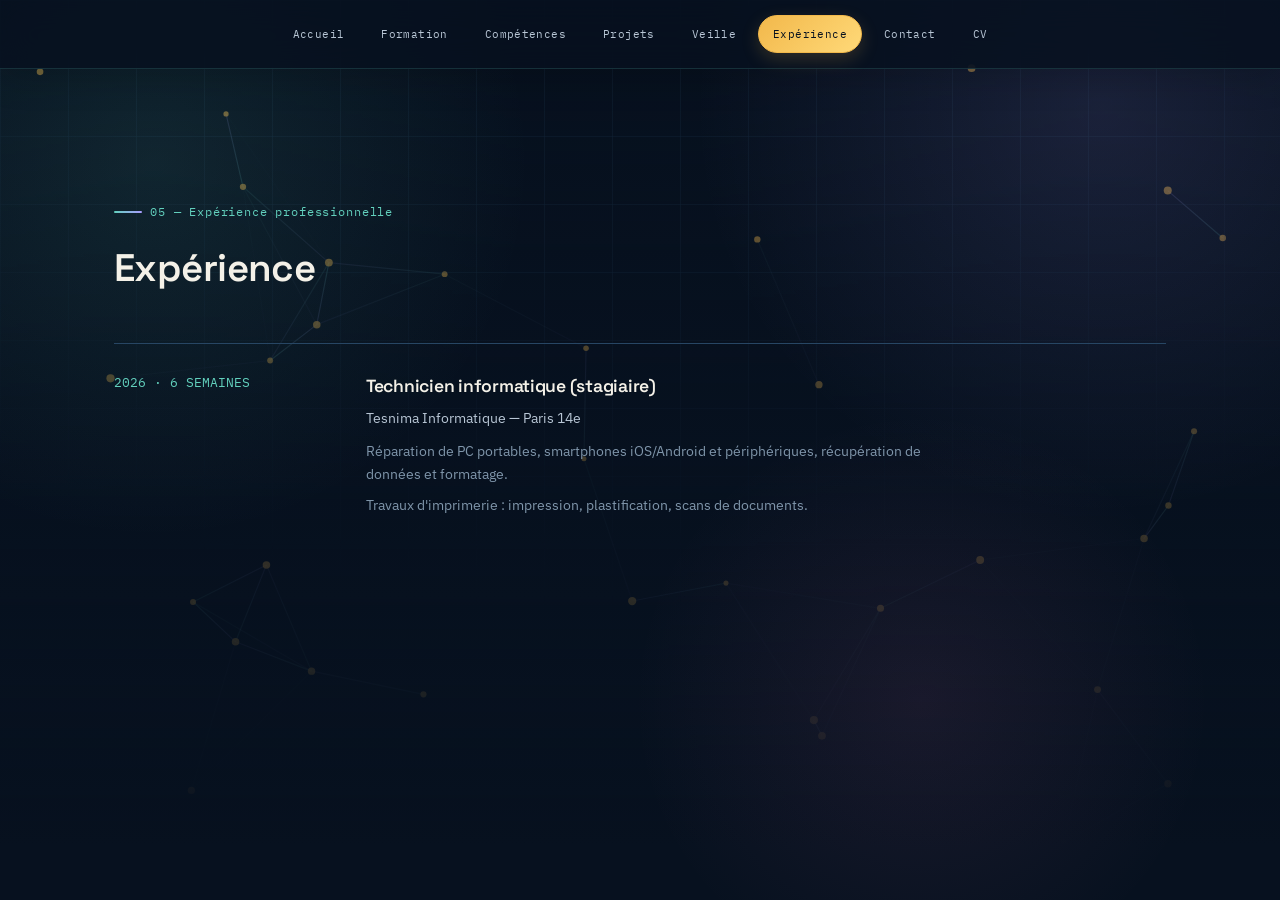
==== experience.html @ 7e49a208 "Add files via upload" ====
<!DOCTYPE html>
<html lang="fr">
<head>
<meta charset="UTF-8">
<meta name="viewport" content="width=device-width, initial-scale=1.0">
<title>Expérience — Youssef Meftah</title>
<link rel="preconnect" href="https://fonts.googleapis.com">
<link rel="preconnect" href="https://fonts.gstatic.com" crossorigin>
<link href="https://fonts.googleapis.com/css2?family=Space+Grotesk:wght@400;500;600;700&family=IBM+Plex+Sans:wght@400;500;600&family=IBM+Plex+Mono:wght@400;500&display=swap" rel="stylesheet">
<link rel="stylesheet" href="style.css">
</head>
<body>

<canvas id="netCanvas"></canvas>
<div class="bg-grid"></div>
<div class="bg-vignette"></div>

<nav class="rail">
  <div class="rail-nav">
    <a class="rail-dot" data-page="index.html" href="index.html"><span class="rail-label">Accueil</span></a>
    <a class="rail-dot" data-page="formation.html" href="formation.html"><span class="rail-label">Formation</span></a>
    <a class="rail-dot" data-page="competences.html" href="competences.html"><span class="rail-label">Compétences</span></a>
    <a class="rail-dot" data-page="projet.html" href="projet.html"><span class="rail-label">Projets</span></a>
    <a class="rail-dot" data-page="veille.html" href="veille.html"><span class="rail-label">Veille</span></a>
    <a class="rail-dot active" data-page="experience.html" href="experience.html"><span class="rail-label">Expérience</span></a>
    <a class="rail-dot" data-page="contact.html" href="contact.html"><span class="rail-label">Contact</span></a>
    <a class="rail-dot" href="cv.html"><span class="rail-label">CV</span></a>
  </div>
</nav>

<div class="topbar">
  <span class="display">YM</span>
  <nav>
    <a href="index.html">Accueil</a>
    <a href="formation.html">Formation</a>
    <a href="competences.html">Compétences</a>
    <a href="projet.html">Projet</a>
    <a href="veille.html">Veille</a>
    <a class="active" href="experience.html">Expérience</a>
    <a href="contact.html">Contact</a>
  </nav>
</div>

<main>
  <section id="experience">
    <div class="section-tag">05 — Expérience professionnelle</div>
    <h2 style="font-size:clamp(1.8rem,3vw,2.6rem)">Expérience</h2>

    <div class="exp-item">
      <div class="exp-when mono">2026 · 6 SEMAINES</div>
      <div class="exp-content">
        <h3>Technicien informatique (stagiaire)</h3>
        <div class="role">Tesnima Informatique — Paris 14e</div>
        <p>Réparation de PC portables, smartphones iOS/Android et périphériques, récupération de données et formatage.</p>
        <p>Travaux d'imprimerie : impression, plastification, scans de documents.</p>
      </div>
    </div>
  </section>

  
</main>

<script src="script.js"></script>
</body>
</html>
---- style.css ----
:root{
  --ink:#07111f;
  --ink-2:#0b1a2d;
  --panel:#10253d;
  --panel-2:#0d2035;
  --line:#274664;
  --line-soft:#1b3550;
  --paper:#f4f1e8;
  --paper-dim:#b8c6d5;
  --paper-faint:#7f95aa;
  --amber:#f2b84b;
  --teal:#62d0bd;
  --violet:#a99cff;
  --pink:#ef7fc2;
  --blue:#6eb7ff;
  --max:1180px;
}

*{margin:0;padding:0;box-sizing:border-box;}
html{scroll-behavior:smooth;}
body{
  background:var(--ink);
  color:var(--paper);
  font-family:'IBM Plex Sans',sans-serif;
  font-size:16px;line-height:1.65;
  -webkit-font-smoothing:antialiased;overflow-x:hidden;
}
h1,h2,h3,.display{font-family:'Space Grotesk',sans-serif;font-weight:600;letter-spacing:-.015em;color:var(--paper);}
.mono{font-family:'IBM Plex Mono',monospace;} a{color:inherit;text-decoration:none;}

.bg-grid{position:fixed;inset:0;z-index:0;background-image:linear-gradient(rgba(39,70,100,.45) 1px,transparent 1px),linear-gradient(90deg,rgba(39,70,100,.45) 1px,transparent 1px);background-size:68px 68px;opacity:.42;mask-image:radial-gradient(ellipse 90% 75% at 50% 0%,black 45%,transparent 92%);-webkit-mask-image:radial-gradient(ellipse 90% 75% at 50% 0%,black 45%,transparent 92%);}
#netCanvas{position:fixed;inset:0;z-index:0;width:100%;height:100%;opacity:.72;}
.bg-vignette{position:fixed;inset:0;z-index:0;background:radial-gradient(circle at 12% 18%,rgba(98,208,189,.11),transparent 28%),radial-gradient(circle at 86% 12%,rgba(169,156,255,.12),transparent 30%),radial-gradient(circle at 72% 78%,rgba(239,127,194,.08),transparent 25%),linear-gradient(180deg,transparent 0%,var(--ink) 94%);pointer-events:none;}

/* navigation */
.rail{position:fixed;top:0;left:0;right:0;width:auto;height:auto;display:flex;align-items:center;justify-content:center;padding:15px 24px;border-right:0;border-bottom:1px solid rgba(98,208,189,.16);z-index:20;background:rgba(7,17,31,.82);backdrop-filter:blur(16px);box-shadow:0 8px 35px rgba(0,0,0,.18);}
.rail-mark,.rail-foot{display:none;}
.rail-nav{display:flex;align-items:center;justify-content:center;gap:7px;flex-wrap:wrap;}
.rail-dot{position:relative;width:auto;height:auto;border:1px solid transparent;border-radius:999px;background:transparent;cursor:pointer;transition:background .25s,border-color .25s,color .25s,transform .25s;padding:9px 14px;color:var(--paper-dim);font-family:'IBM Plex Mono',monospace;font-size:11px;letter-spacing:.035em;}
.rail-dot .rail-label{position:static;transform:none;opacity:1;pointer-events:auto;color:inherit;font:inherit;}
.rail-dot:hover{color:var(--paper);border-color:var(--line);background:rgba(98,208,189,.07);transform:translateY(-1px);}
.rail-dot.active{color:var(--ink);background:linear-gradient(135deg,var(--amber),#ffd978);border-color:var(--amber);transform:none;box-shadow:0 6px 18px rgba(242,184,75,.18);}
.topbar{display:none;}

main{flex:1;margin-left:0;width:100%;padding-top:82px;position:relative;z-index:1;}
section{position:relative;padding:120px 64px;max-width:var(--max);margin:0 auto;}
.section-tag{font-family:'IBM Plex Mono',monospace;font-size:12px;color:var(--teal);letter-spacing:.07em;margin-bottom:14px;display:flex;align-items:center;gap:8px;}
.section-tag::before{content:"";width:28px;height:2px;background:linear-gradient(90deg,var(--teal),var(--violet));border-radius:2px;}

#accueil{min-height:calc(100vh - 82px);display:flex;flex-direction:column;justify-content:center;padding-top:70px;padding-bottom:70px;}
.hero-eyebrow{font-family:'IBM Plex Mono',monospace;font-size:13px;color:var(--paper-dim);margin-bottom:22px;opacity:0;animation:riseIn .7s ease forwards .1s;}
.hero-title{font-size:clamp(3.2rem,8vw,6.8rem);line-height:.94;font-weight:700;opacity:0;animation:riseIn .8s ease forwards .25s;background:linear-gradient(105deg,var(--paper) 18%,var(--amber) 52%,var(--pink) 76%,var(--teal) 100%);-webkit-background-clip:text;background-clip:text;-webkit-text-fill-color:transparent;color:var(--paper);}
.hero-role{font-size:clamp(1.1rem,2vw,1.5rem);color:var(--paper-dim);font-weight:400;margin-top:20px;max-width:720px;opacity:0;animation:riseIn .8s ease forwards .4s;}
@keyframes riseIn{from{opacity:0;transform:translateY(16px)}to{opacity:1;transform:translateY(0)}}
.status-panel{margin-top:52px;display:grid;grid-template-columns:repeat(4,minmax(140px,1fr));max-width:900px;border:1px solid var(--line);border-radius:18px;overflow:hidden;background:linear-gradient(135deg,rgba(16,37,61,.74),rgba(13,32,53,.55));box-shadow:0 18px 50px rgba(0,0,0,.16);opacity:0;animation:riseIn .8s ease forwards .6s;}
.status-item{padding:20px 22px;border-right:1px solid var(--line);}.status-item:last-child{border-right:none;}
.status-label{font-family:'IBM Plex Mono',monospace;font-size:10.5px;letter-spacing:.08em;color:var(--paper-faint);margin-bottom:8px;}
.status-value{font-size:14.5px;color:var(--paper);font-weight:500;display:flex;align-items:center;gap:7px;}.led{width:7px;height:7px;border-radius:50%;background:var(--teal);box-shadow:0 0 10px var(--teal);animation:pulse 2.4s ease-in-out infinite;flex-shrink:0;}@keyframes pulse{0%,100%{opacity:1}50%{opacity:.35}}

.timeline{margin-top:50px;display:flex;flex-direction:column}.timeline-item{display:grid;grid-template-columns:110px 30px 1fr;gap:0 24px;padding-bottom:44px;position:relative}.timeline-item:last-child{padding-bottom:0}.timeline-years{font-family:'IBM Plex Mono',monospace;font-size:13px;color:var(--teal);padding-top:2px}.timeline-rail{display:flex;flex-direction:column;align-items:center}.timeline-node{width:12px;height:12px;border:2px solid var(--amber);background:var(--ink);border-radius:50%;flex-shrink:0;margin-top:2px;box-shadow:0 0 14px rgba(242,184,75,.25)}.timeline-node.violet{border-color:var(--violet)}.timeline-line{width:1px;flex:1;background:linear-gradient(var(--line),rgba(39,70,100,.1));margin-top:6px}.timeline-item:last-child .timeline-line{display:none}.timeline-content h3{font-size:1.15rem;margin-bottom:6px}.timeline-content .school{color:var(--paper-dim);font-size:14px;margin-bottom:10px}.timeline-content p{color:var(--paper-faint);font-size:14.5px;max-width:560px}.status-chip{display:inline-block;margin-top:12px;font-family:'IBM Plex Mono',monospace;font-size:10.5px;letter-spacing:.05em;padding:5px 11px;border:1px solid var(--line);border-radius:999px;color:var(--paper-dim);}

.skills-grid{margin-top:50px;display:grid;grid-template-columns:repeat(2,1fr);border-top:1px solid var(--line);border-left:1px solid var(--line);border-radius:16px;overflow:hidden}.skill-mod{border-right:1px solid var(--line);border-bottom:1px solid var(--line);border-top:3px solid var(--line);padding:32px 34px;background:rgba(16,37,61,.3)}.skill-mod.c-teal{border-top-color:var(--teal)}.skill-mod.c-amber{border-top-color:var(--amber)}.skill-mod.c-violet{border-top-color:var(--violet)}.skill-mod-head{display:flex;align-items:center;justify-content:space-between;margin-bottom:18px}.skill-mod h3{font-size:1.05rem}.skill-index{font-family:'IBM Plex Mono',monospace;font-size:11px;color:var(--paper-faint)}.skill-mod ul{list-style:none;display:flex;flex-direction:column;gap:9px}.skill-mod li{font-size:14px;color:var(--paper-dim);padding-left:16px;position:relative}.skill-mod li::before{content:"";position:absolute;left:0;top:8px;width:7px;height:2px;background:var(--teal);border-radius:2px}.langs-row{margin-top:36px;display:flex;gap:56px;flex-wrap:wrap}.lang-item .status-label{margin-bottom:6px}.lang-bar{width:150px;height:4px;background:var(--line);position:relative;border-radius:5px}.lang-bar span{position:absolute;left:0;top:0;bottom:0;background:linear-gradient(90deg,var(--amber),var(--pink));border-radius:5px}.langs-list{margin-top:36px;display:flex;flex-wrap:wrap;gap:10px}.tag{font-family:'IBM Plex Mono',monospace;font-size:12px;color:var(--paper-dim);border:1px solid var(--line);border-radius:999px;padding:6px 12px;background:rgba(98,208,189,.03)}.block-label{font-family:'IBM Plex Mono',monospace;font-size:10.5px;letter-spacing:.08em;color:var(--paper-faint);margin-top:40px;margin-bottom:14px;}

.case-file{margin-top:50px;border:1px solid var(--line);border-radius:18px;overflow:hidden;background:rgba(16,37,61,.28);box-shadow:0 20px 55px rgba(0,0,0,.13)}.case-accent{height:5px;background:linear-gradient(90deg,var(--amber),var(--pink),var(--teal),var(--violet))}.case-head{padding:28px 34px;border-bottom:1px solid var(--line);display:flex;justify-content:space-between;align-items:flex-start;gap:24px;flex-wrap:wrap}.case-head h3{font-size:1.4rem;max-width:520px}.case-meta{display:flex;flex-direction:column;gap:6px;font-family:'IBM Plex Mono',monospace;font-size:11.5px;color:var(--paper-faint);text-align:right}.case-body{padding:30px 34px;display:grid;grid-template-columns:1fr 260px;gap:40px}.case-body p{color:var(--paper-dim);font-size:14.5px;margin-bottom:14px}.case-body p:last-child{margin-bottom:0}.case-side{border-left:1px solid var(--line);padding-left:28px}.case-side h4{font-family:'IBM Plex Mono',monospace;font-size:11px;letter-spacing:.06em;color:var(--teal);margin-bottom:14px}.case-side ul{list-style:none;display:flex;flex-direction:column;gap:10px}.case-side li{font-size:13.5px;color:var(--paper-dim);padding-left:14px;border-left:1px solid var(--line)}.secondary-note{margin-top:22px;font-size:13px;color:var(--paper-faint);font-family:'IBM Plex Mono',monospace;}
.veille-box{margin-top:44px;display:flex;align-items:flex-start;gap:24px;border:1px solid var(--line);border-radius:18px;padding:30px 34px;max-width:720px;background:rgba(16,37,61,.28)}.signal{width:12px;height:12px;border-radius:50%;background:var(--teal);margin-top:6px;flex-shrink:0;box-shadow:0 0 0 0 rgba(98,208,189,.5);animation:ring 2.6s ease-out infinite}@keyframes ring{0%{box-shadow:0 0 0 0 rgba(98,208,189,.4)}70%{box-shadow:0 0 0 14px rgba(98,208,189,0)}100%{box-shadow:0 0 0 0 rgba(98,208,189,0)}}.veille-box p{color:var(--paper-dim);font-size:14.5px;max-width:560px}
.exp-item{margin-top:44px;display:grid;grid-template-columns:220px 1fr;gap:32px;border-top:1px solid var(--line);padding-top:28px}.exp-when{font-family:'IBM Plex Mono',monospace;font-size:12.5px;color:var(--teal)}.exp-content h3{font-size:1.1rem;margin-bottom:6px}.exp-content .role{color:var(--paper-dim);font-size:14px;margin-bottom:10px}.exp-content p{color:var(--paper-faint);font-size:14px;max-width:560px}.exp-content p:not(:last-child){margin-bottom:8px}
#contact{padding-bottom:80px}.contact-grid{margin-top:46px;display:grid;grid-template-columns:1fr 1fr;gap:60px}.contact-line{display:flex;justify-content:space-between;padding:16px 0;border-bottom:1px solid var(--line-soft);font-size:14.5px}.contact-line span:first-child{font-family:'IBM Plex Mono',monospace;font-size:11px;color:var(--paper-faint);letter-spacing:.05em}.contact-line a,.contact-line span.val{color:var(--paper)}.contact-line a:hover{color:var(--amber)}.interests{display:flex;flex-wrap:wrap;gap:10px;margin-top:4px}
footer{display:none;}

/* CV */
.cv-page{min-height:calc(100vh - 82px);padding-top:100px}.cv-card{max-width:900px;margin:0 auto;border:1px solid var(--line);border-radius:22px;background:rgba(16,37,61,.38);padding:36px;box-shadow:0 25px 70px rgba(0,0,0,.2)}.cv-card h1{font-size:clamp(2rem,5vw,3.4rem);margin-bottom:10px}.cv-card>p{color:var(--paper-dim);margin-bottom:26px}.cv-link{display:inline-flex;align-items:center;gap:8px;padding:11px 16px;border-radius:999px;background:linear-gradient(135deg,var(--amber),#ffd978);color:var(--ink);font-family:'IBM Plex Mono',monospace;font-size:11px;font-weight:600}.cv-frame{width:100%;height:720px;margin-top:26px;border:1px solid var(--line);border-radius:14px;background:#fff;}
.password-overlay{position:fixed;inset:0;z-index:50;display:flex;align-items:center;justify-content:center;padding:24px;background:rgba(3,9,17,.82);backdrop-filter:blur(16px)}.password-box{width:min(440px,100%);padding:32px;border:1px solid var(--line);border-radius:22px;background:linear-gradient(145deg,rgba(16,37,61,.98),rgba(10,25,42,.98));box-shadow:0 30px 90px rgba(0,0,0,.45)}.password-box h2{font-size:1.65rem;margin-bottom:8px}.password-box p{color:var(--paper-dim);font-size:14px;margin-bottom:20px}.password-box input{width:100%;padding:13px 14px;border-radius:12px;border:1px solid var(--line);background:#071321;color:var(--paper);outline:none;font:inherit}.password-box input:focus{border-color:var(--teal);box-shadow:0 0 0 3px rgba(98,208,189,.1)}.password-actions{display:flex;gap:10px;margin-top:12px}.password-actions button{border:0;border-radius:12px;padding:12px 16px;font-family:'IBM Plex Mono',monospace;font-size:11px;cursor:pointer}.password-submit{background:linear-gradient(135deg,var(--amber),#ffd978);color:var(--ink);font-weight:600}.password-cancel{background:rgba(255,255,255,.05);color:var(--paper-dim);border:1px solid var(--line)!important}.password-error{color:#ff8e9e;font-size:12px;margin-top:10px;min-height:18px}.hidden{display:none!important}

@media (prefers-reduced-motion:reduce){.hero-eyebrow,.hero-title,.hero-role,.status-panel{animation:none;opacity:1}.led,.signal{animation:none}}
@media (max-width:860px){
  .rail{padding:10px 12px;justify-content:flex-start;overflow-x:auto}.rail-nav{justify-content:flex-start;flex-wrap:nowrap;min-width:max-content}.rail-dot{padding:8px 11px;font-size:10px}.rail-mark,.rail-foot{display:none}.topbar{display:none}main{padding-top:66px}section{padding:80px 24px}.status-panel{grid-template-columns:repeat(2,1fr)}.status-item:nth-child(2){border-right:none}.skills-grid{grid-template-columns:1fr}.case-body{grid-template-columns:1fr}.case-side{border-left:none;padding-left:0;border-top:1px solid var(--line);padding-top:22px}.exp-item{grid-template-columns:1fr;gap:10px}.contact-grid{grid-template-columns:1fr;gap:36px}.timeline-item{grid-template-columns:80px 24px 1fr}.cv-page{padding-top:75px}.cv-card{padding:24px}.cv-frame{height:65vh}
}
@media (max-width:560px){.status-panel{grid-template-columns:1fr}.status-item{border-right:none;border-bottom:1px solid var(--line)}.status-item:last-child{border-bottom:none}.rail-dot{padding:8px 9px}.rail-nav{gap:3px}.hero-title{font-size:clamp(3rem,18vw,5rem)}}
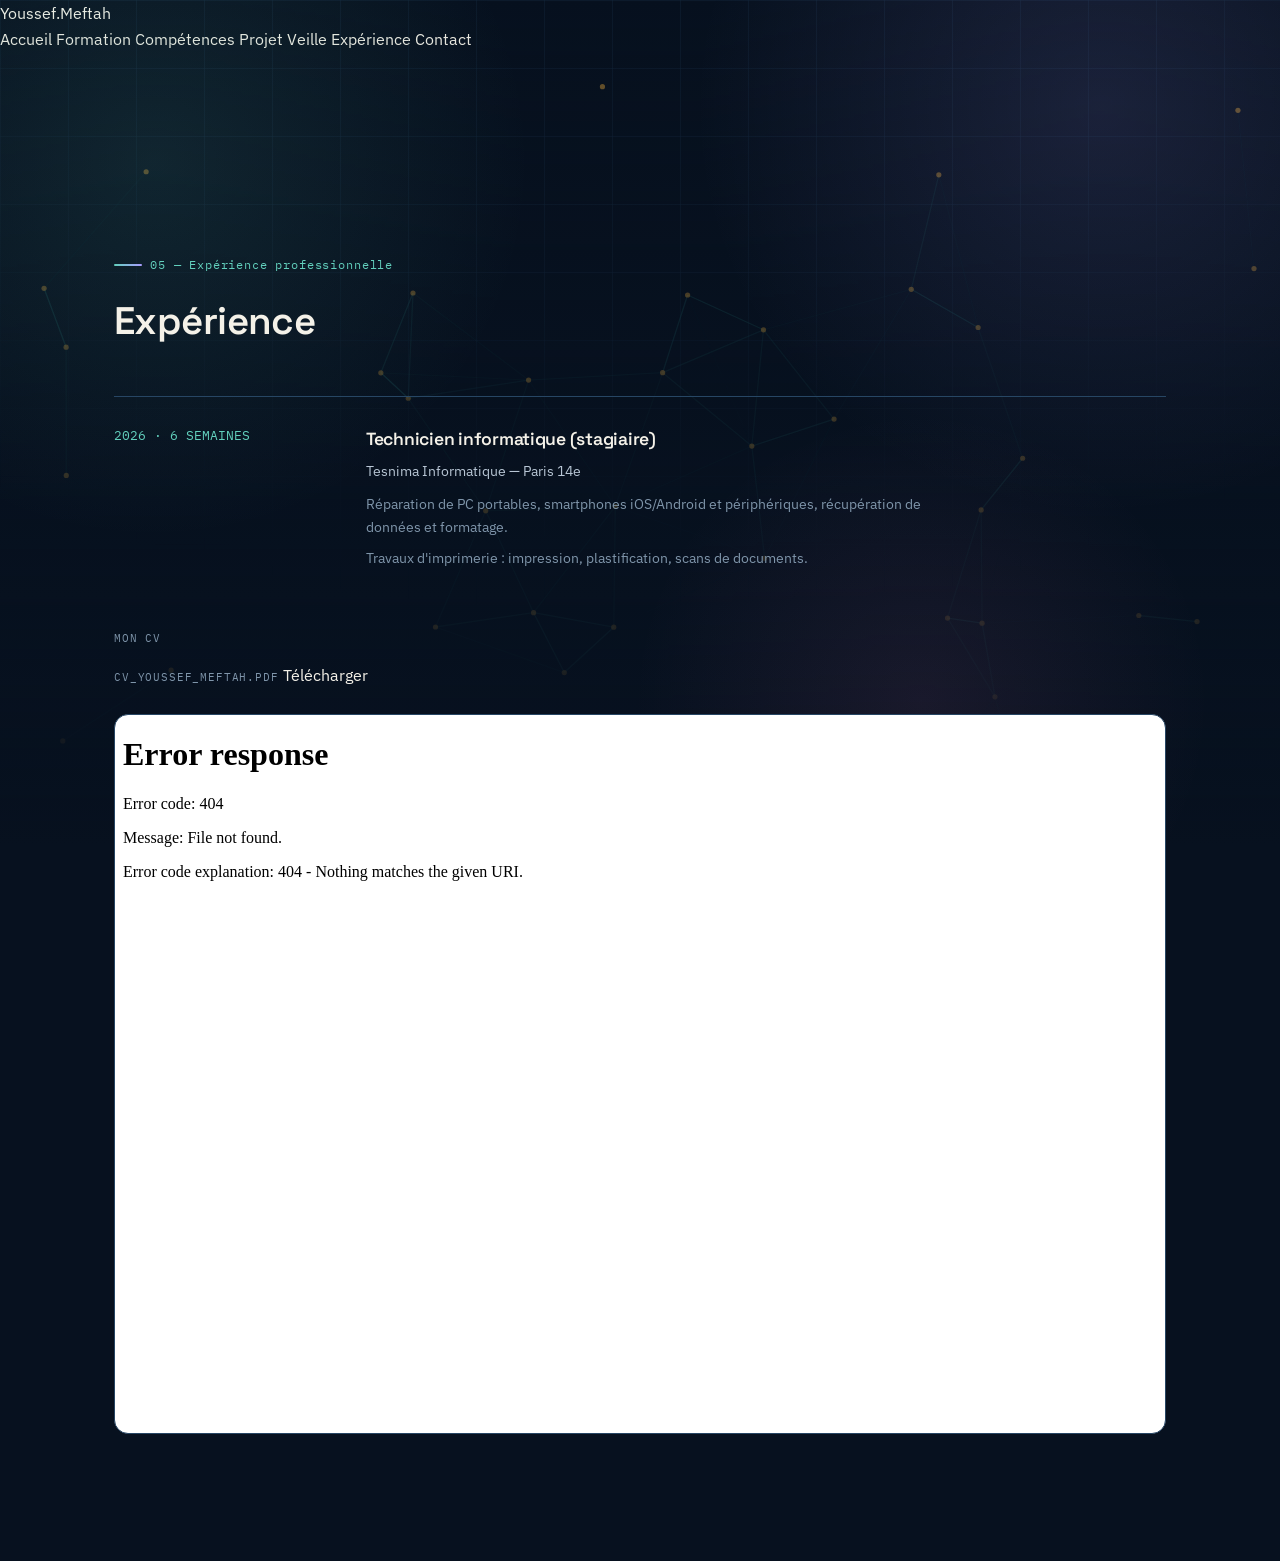
==== commit dcc27516: "Update experience.html" ====
--- a/experience.html
+++ b/experience.html
@@ -11,35 +11,23 @@
 </head>
 <body>
 
+<div class="page-transition"></div>
 <canvas id="netCanvas"></canvas>
 <div class="bg-grid"></div>
 <div class="bg-vignette"></div>
 
-<nav class="rail">
-  <div class="rail-nav">
-    <a class="rail-dot" data-page="index.html" href="index.html"><span class="rail-label">Accueil</span></a>
-    <a class="rail-dot" data-page="formation.html" href="formation.html"><span class="rail-label">Formation</span></a>
-    <a class="rail-dot" data-page="competences.html" href="competences.html"><span class="rail-label">Compétences</span></a>
-    <a class="rail-dot" data-page="projet.html" href="projet.html"><span class="rail-label">Projets</span></a>
-    <a class="rail-dot" data-page="veille.html" href="veille.html"><span class="rail-label">Veille</span></a>
-    <a class="rail-dot active" data-page="experience.html" href="experience.html"><span class="rail-label">Expérience</span></a>
-    <a class="rail-dot" data-page="contact.html" href="contact.html"><span class="rail-label">Contact</span></a>
-    <a class="rail-dot" href="cv.html"><span class="rail-label">CV</span></a>
-  </div>
-</nav>
-
-<div class="topbar">
-  <span class="display">YM</span>
-  <nav>
-    <a href="index.html">Accueil</a>
-    <a href="formation.html">Formation</a>
-    <a href="competences.html">Compétences</a>
-    <a href="projet.html">Projet</a>
-    <a href="veille.html">Veille</a>
-    <a class="active" href="experience.html">Expérience</a>
-    <a href="contact.html">Contact</a>
+<header class="topnav">
+  <a class="brand" href="index.html">Youssef<span>.</span>Meftah</a>
+  <nav class="topnav-links">
+    <a class="nav-link" href="index.html">Accueil</a>
+    <a class="nav-link" href="formation.html">Formation</a>
+    <a class="nav-link" href="competences.html">Compétences</a>
+    <a class="nav-link" href="projet.html">Projet</a>
+    <a class="nav-link" href="veille.html">Veille</a>
+    <a class="nav-link active" href="experience.html">Expérience</a>
+    <a class="nav-link" href="contact.html">Contact</a>
   </nav>
-</div>
+</header>
 
 <main>
   <section id="experience">
@@ -55,9 +43,24 @@
         <p>Travaux d'imprimerie : impression, plastification, scans de documents.</p>
       </div>
     </div>
+
+    <div class="block-label mono" style="margin-top:60px;">MON CV</div>
+
+    <div class="cv-unlocked">
+      <div class="cv-toolbar">
+        <span class="status-label mono">CV_YOUSSEF_MEFTAH.PDF</span>
+        <a class="cv-btn cv-btn-ghost" href="cv-youssef-meftah.pdf" download>Télécharger</a>
+      </div>
+      <div class="cv-frame-wrap">
+        <iframe class="cv-frame" title="CV Youssef Meftah" src="cv-youssef-meftah.pdf"></iframe>
+      </div>
+    </div>
   </section>
 
-  
+  <footer>
+    <span>YOUSSEF MEFTAH · BTS SIO SISR · LYCÉE DE CACHAN</span>
+    <span>© 2026</span>
+  </footer>
 </main>
 
 <script src="script.js"></script>
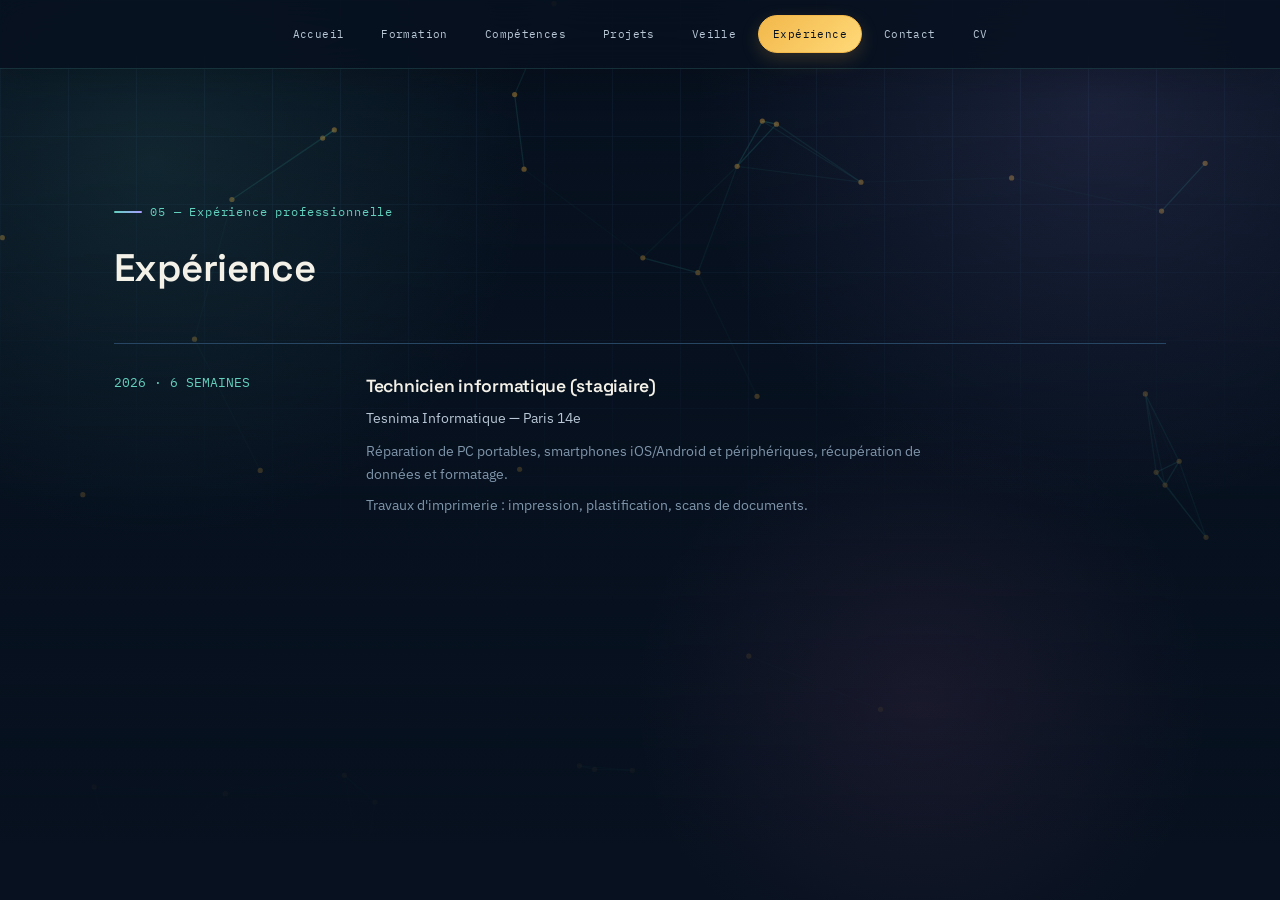
==== commit da991697: "Add files via upload" ====
--- a/experience.html
+++ b/experience.html
@@ -11,23 +11,35 @@
 </head>
 <body>
 
-<div class="page-transition"></div>
 <canvas id="netCanvas"></canvas>
 <div class="bg-grid"></div>
 <div class="bg-vignette"></div>
 
-<header class="topnav">
-  <a class="brand" href="index.html">Youssef<span>.</span>Meftah</a>
-  <nav class="topnav-links">
-    <a class="nav-link" href="index.html">Accueil</a>
-    <a class="nav-link" href="formation.html">Formation</a>
-    <a class="nav-link" href="competences.html">Compétences</a>
-    <a class="nav-link" href="projet.html">Projet</a>
-    <a class="nav-link" href="veille.html">Veille</a>
-    <a class="nav-link active" href="experience.html">Expérience</a>
-    <a class="nav-link" href="contact.html">Contact</a>
+<nav class="rail">
+  <div class="rail-nav">
+    <a class="rail-dot" data-page="index.html" href="index.html"><span class="rail-label">Accueil</span></a>
+    <a class="rail-dot" data-page="formation.html" href="formation.html"><span class="rail-label">Formation</span></a>
+    <a class="rail-dot" data-page="competences.html" href="competences.html"><span class="rail-label">Compétences</span></a>
+    <a class="rail-dot" data-page="projet.html" href="projet.html"><span class="rail-label">Projets</span></a>
+    <a class="rail-dot" data-page="veille.html" href="veille.html"><span class="rail-label">Veille</span></a>
+    <a class="rail-dot active" data-page="experience.html" href="experience.html"><span class="rail-label">Expérience</span></a>
+    <a class="rail-dot" data-page="contact.html" href="contact.html"><span class="rail-label">Contact</span></a>
+    <a class="rail-dot" href="cv.html"><span class="rail-label">CV</span></a>
+  </div>
+</nav>
+
+<div class="topbar">
+  <span class="display">YM</span>
+  <nav>
+    <a href="index.html">Accueil</a>
+    <a href="formation.html">Formation</a>
+    <a href="competences.html">Compétences</a>
+    <a href="projet.html">Projet</a>
+    <a href="veille.html">Veille</a>
+    <a class="active" href="experience.html">Expérience</a>
+    <a href="contact.html">Contact</a>
   </nav>
-</header>
+</div>
 
 <main>
   <section id="experience">
@@ -43,24 +55,9 @@
         <p>Travaux d'imprimerie : impression, plastification, scans de documents.</p>
       </div>
     </div>
-
-    <div class="block-label mono" style="margin-top:60px;">MON CV</div>
-
-    <div class="cv-unlocked">
-      <div class="cv-toolbar">
-        <span class="status-label mono">CV_YOUSSEF_MEFTAH.PDF</span>
-        <a class="cv-btn cv-btn-ghost" href="cv-youssef-meftah.pdf" download>Télécharger</a>
-      </div>
-      <div class="cv-frame-wrap">
-        <iframe class="cv-frame" title="CV Youssef Meftah" src="cv-youssef-meftah.pdf"></iframe>
-      </div>
-    </div>
   </section>
 
-  <footer>
-    <span>YOUSSEF MEFTAH · BTS SIO SISR · LYCÉE DE CACHAN</span>
-    <span>© 2026</span>
-  </footer>
+  
 </main>
 
 <script src="script.js"></script>
